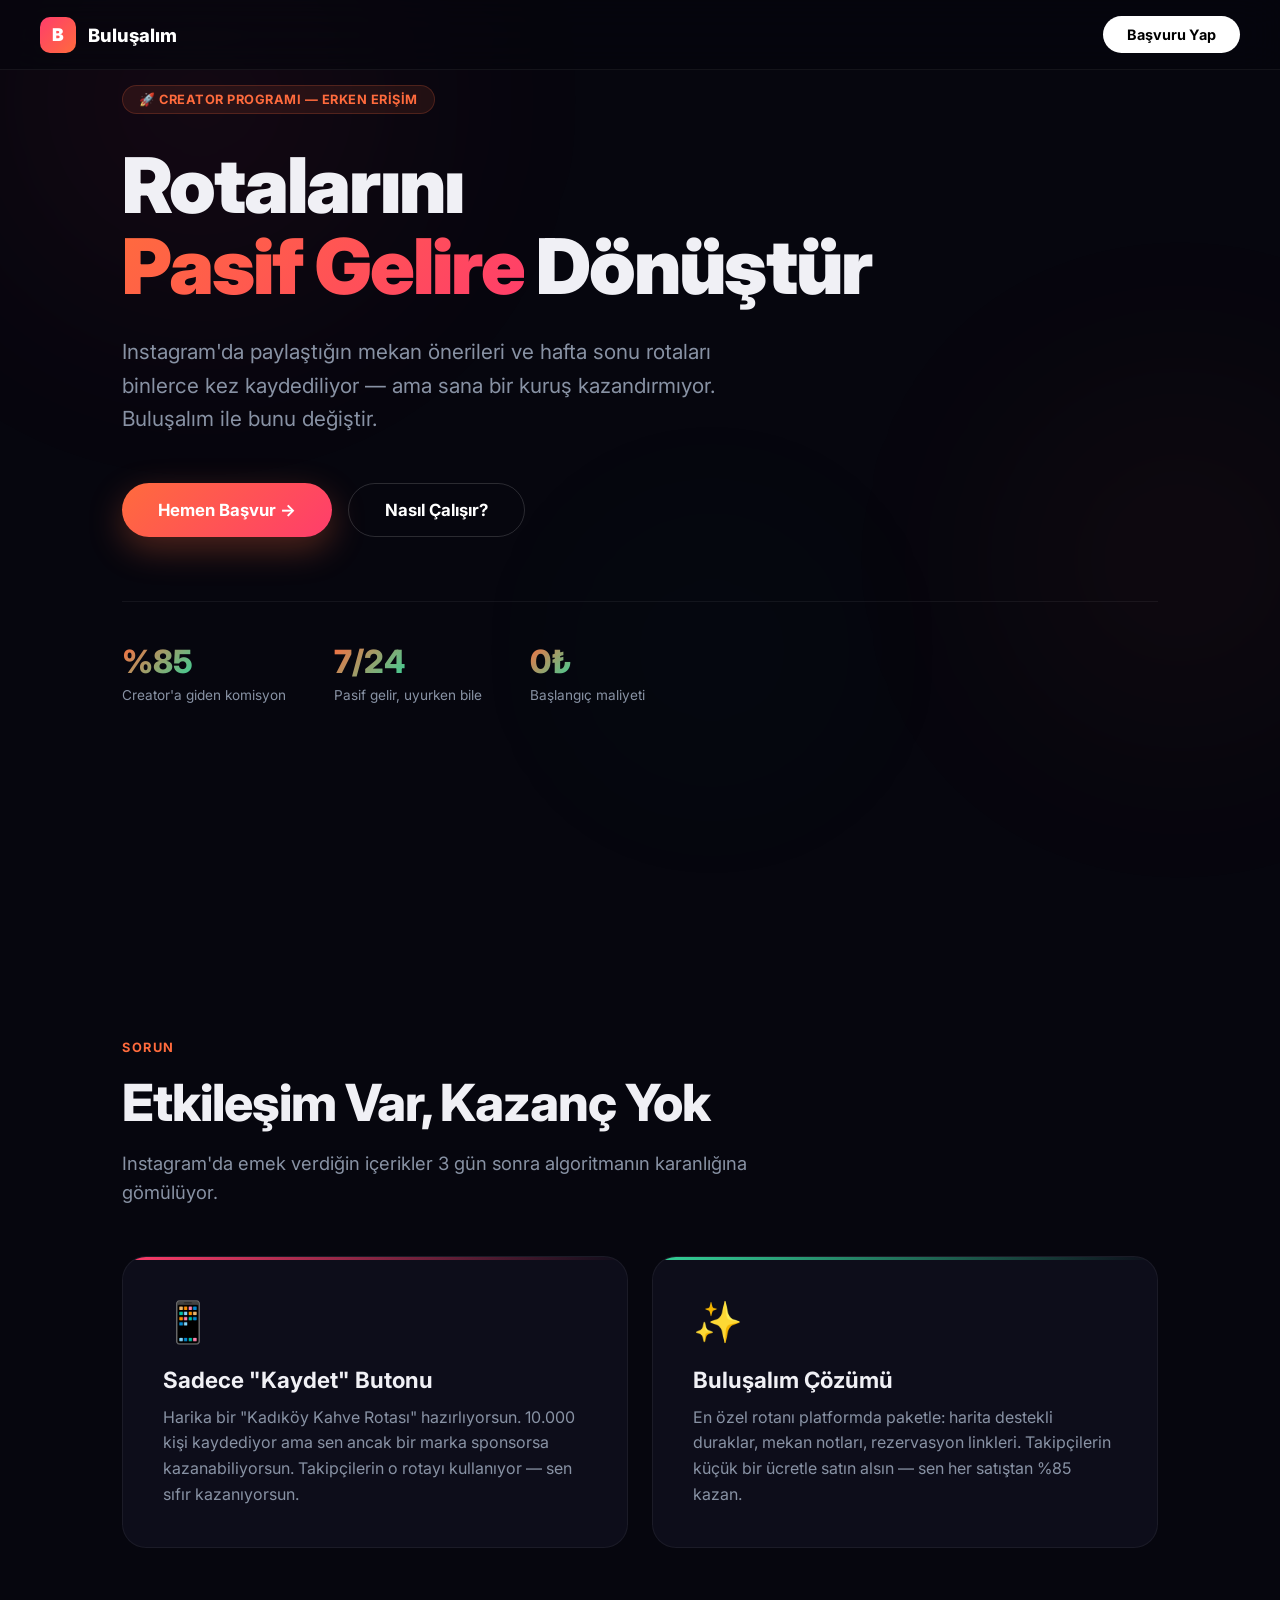
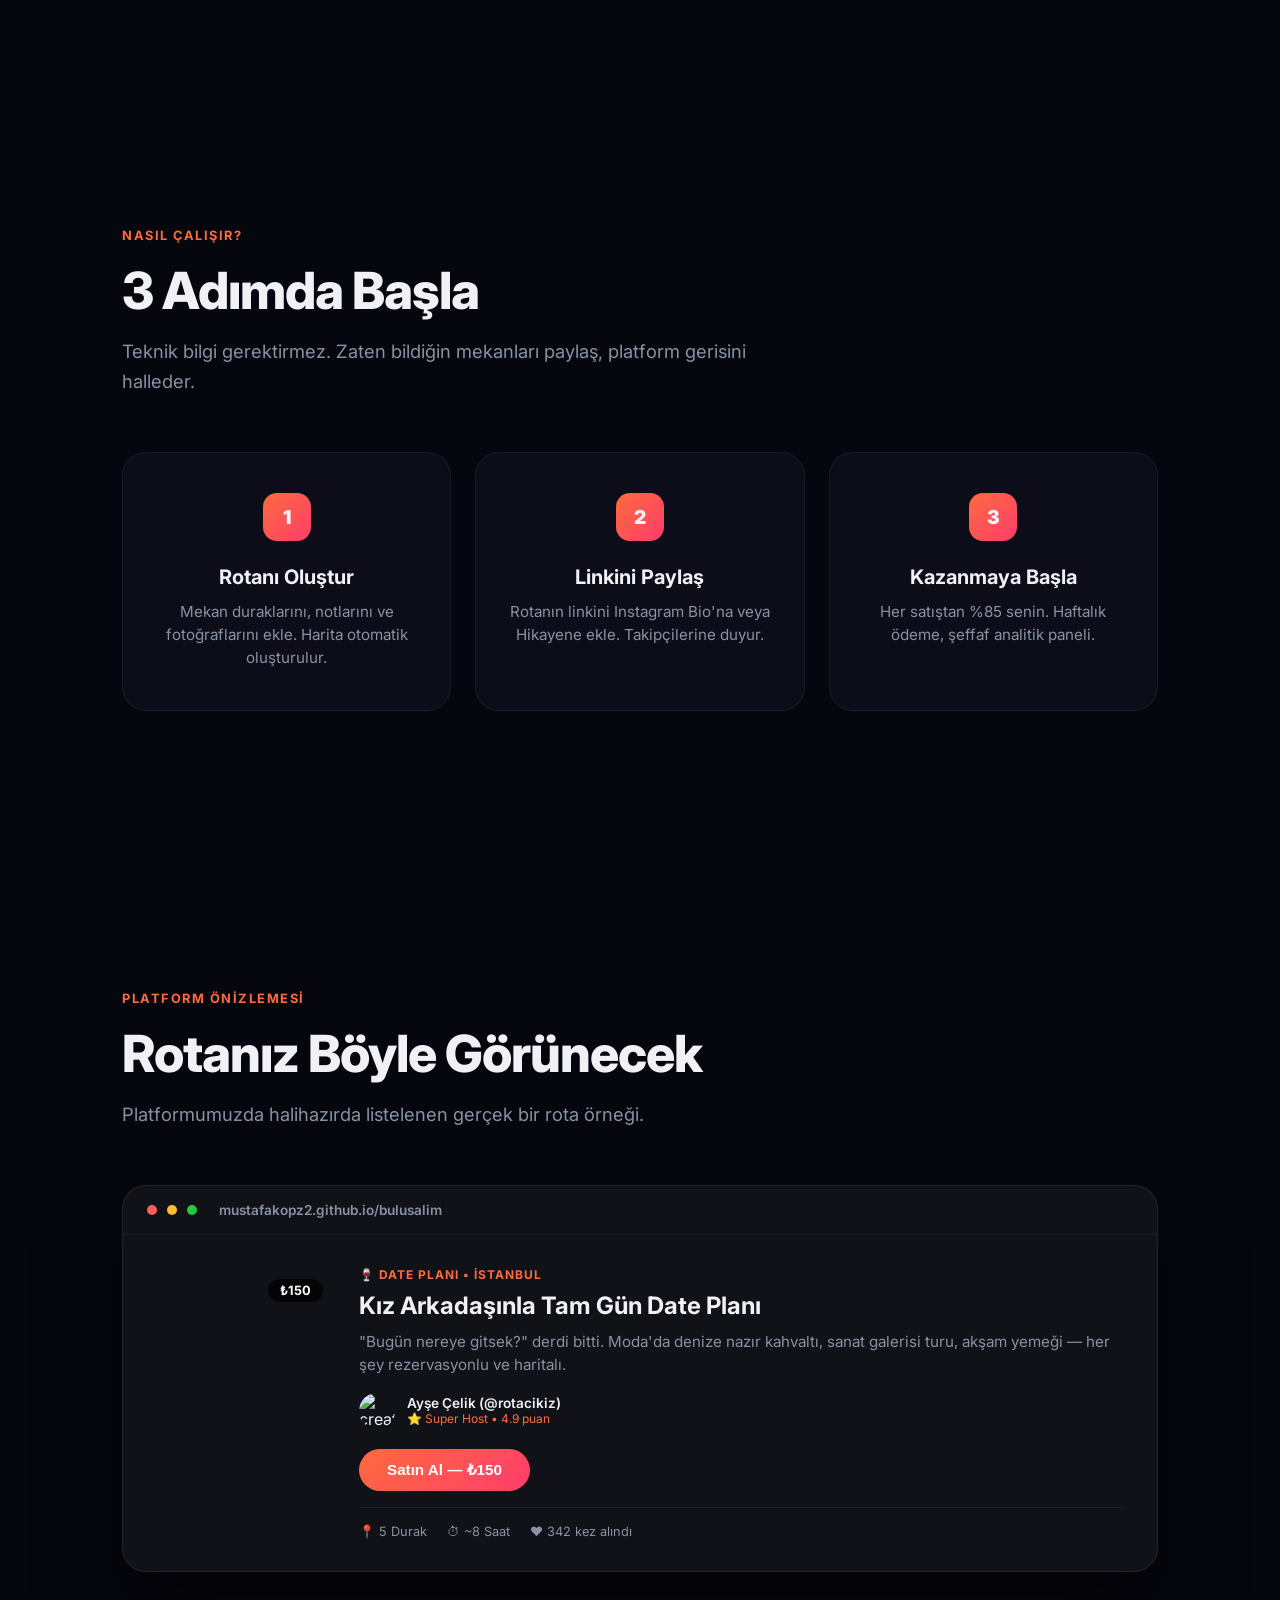
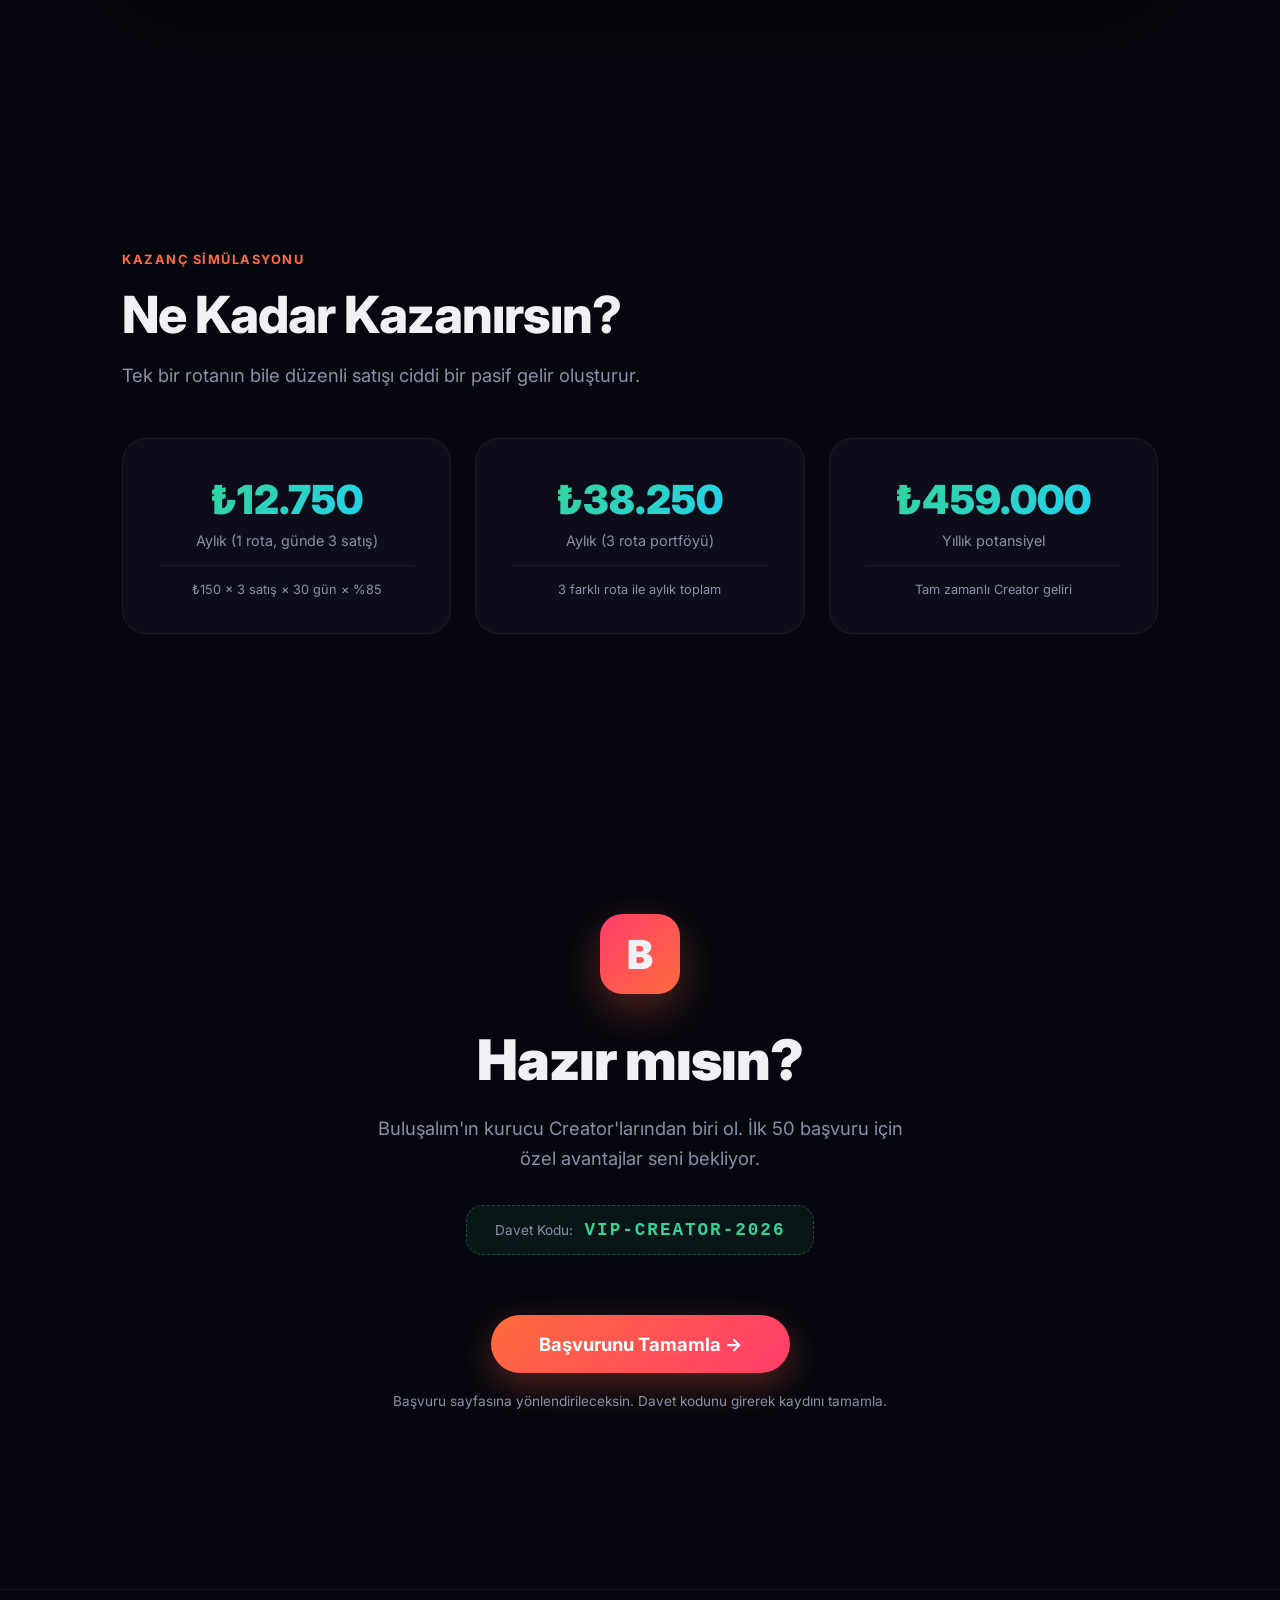
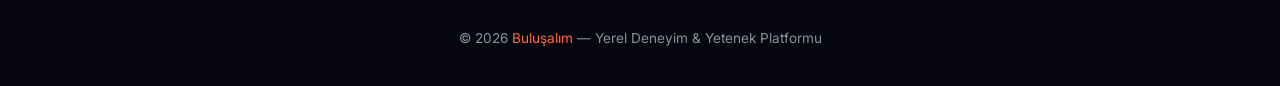
==== creator.html @ 57c4f399 "feat: premium creator landing page" ====
<!DOCTYPE html>
<html lang="tr">
<head>
  <meta charset="UTF-8">
  <meta name="viewport" content="width=device-width, initial-scale=1.0">
  <title>Buluşalım — Creator Programı | Rotalarını Gelire Dönüştür</title>
  <meta name="description" content="Instagram'daki rotalarını ve mekan önerilerini Buluşalım platformunda satışa çıkar. Uyurken pasif gelir kazan.">
  <link href="https://fonts.googleapis.com/css2?family=Inter:wght@300;400;500;600;700;800;900&display=swap" rel="stylesheet">
  <style>
    :root {
      --bg: #06060e;
      --surface: #0d0d1a;
      --border: rgba(255,255,255,0.06);
      --text: #f0f0f5;
      --muted: #8892a4;
      --accent: #FF6B3D;
      --accent2: #FF3D6B;
      --green: #34d399;
    }
    * { margin:0; padding:0; box-sizing:border-box; }
    html { scroll-behavior: smooth; }
    body { font-family:'Inter',system-ui,sans-serif; background:var(--bg); color:var(--text); overflow-x:hidden; -webkit-font-smoothing:antialiased; }

    /* ─── AMBIENT ─── */
    .orb {
      position:fixed; border-radius:50%; filter:blur(120px); pointer-events:none; z-index:0; opacity:0.4;
    }
    .orb-1 { width:600px; height:600px; top:-200px; left:-100px; background:radial-gradient(circle,rgba(255,61,107,0.25),transparent 70%); }
    .orb-2 { width:500px; height:500px; bottom:10%; right:-150px; background:radial-gradient(circle,rgba(255,107,61,0.2),transparent 70%); }
    .orb-3 { width:400px; height:400px; top:50%; left:40%; background:radial-gradient(circle,rgba(52,211,153,0.1),transparent 70%); }

    /* ─── NAV ─── */
    nav {
      position:fixed; top:0; left:0; right:0; z-index:100;
      padding:16px 40px; display:flex; align-items:center; justify-content:space-between;
      background:rgba(6,6,14,0.7); backdrop-filter:blur(20px); border-bottom:1px solid var(--border);
    }
    .nav-logo { display:flex; align-items:center; gap:12px; text-decoration:none; color:#fff; font-weight:800; font-size:1.15rem; }
    .nav-logo-icon { width:36px; height:36px; border-radius:10px; background:linear-gradient(135deg,var(--accent2),var(--accent)); display:flex; align-items:center; justify-content:center; font-weight:900; font-size:1.1rem; }
    .nav-cta { padding:10px 24px; border-radius:100px; border:none; background:#fff; color:#000; font-weight:700; font-size:0.9rem; cursor:pointer; transition:all 0.2s; text-decoration:none; }
    .nav-cta:hover { transform:scale(1.05); box-shadow:0 8px 25px rgba(255,255,255,0.15); }

    /* ─── LAYOUT ─── */
    .container { max-width:1100px; margin:0 auto; padding:0 32px; position:relative; z-index:1; }
    section { padding:140px 0; }

    /* ─── HERO ─── */
    .hero { min-height:100vh; display:flex; align-items:center; padding-top:80px; }
    .hero-inner { width:100%; }
    .hero-tag { display:inline-flex; align-items:center; gap:8px; padding:6px 16px; border-radius:100px; background:rgba(255,107,61,0.1); border:1px solid rgba(255,107,61,0.2); color:var(--accent); font-size:0.8rem; font-weight:700; letter-spacing:0.5px; text-transform:uppercase; margin-bottom:32px; }
    .hero h1 { font-size:clamp(2.5rem,6vw,5rem); font-weight:900; line-height:1.05; letter-spacing:-2px; margin-bottom:28px; }
    .hero h1 em { font-style:normal; background:linear-gradient(135deg,var(--accent),var(--accent2)); -webkit-background-clip:text; -webkit-text-fill-color:transparent; }
    .hero p { font-size:1.3rem; color:var(--muted); max-width:600px; line-height:1.6; margin-bottom:48px; }
    .hero-actions { display:flex; gap:16px; flex-wrap:wrap; }
    .btn-big { padding:16px 36px; border-radius:100px; font-size:1.05rem; font-weight:700; cursor:pointer; transition:all 0.25s; text-decoration:none; display:inline-flex; align-items:center; gap:8px; border:none; }
    .btn-fill { background:linear-gradient(135deg,var(--accent),var(--accent2)); color:#fff; box-shadow:0 12px 35px rgba(255,107,61,0.3); }
    .btn-fill:hover { transform:translateY(-3px); box-shadow:0 18px 45px rgba(255,107,61,0.45); }
    .btn-outline { background:transparent; color:#fff; border:1px solid rgba(255,255,255,0.15); }
    .btn-outline:hover { border-color:rgba(255,255,255,0.4); background:rgba(255,255,255,0.03); }
    .hero-stats { display:flex; gap:48px; margin-top:64px; padding-top:40px; border-top:1px solid var(--border); }
    .hero-stat h3 { font-size:2rem; font-weight:800; margin-bottom:4px; }
    .hero-stat h3 span { background:linear-gradient(135deg,var(--accent),var(--green)); -webkit-background-clip:text; -webkit-text-fill-color:transparent; }
    .hero-stat p { font-size:0.85rem; color:var(--muted); }

    /* ─── PROBLEM ─── */
    .problem-grid { display:grid; grid-template-columns:1fr 1fr; gap:24px; margin-top:48px; }
    .problem-card { background:var(--surface); border:1px solid var(--border); border-radius:24px; padding:40px; position:relative; overflow:hidden; }
    .problem-card::before { content:''; position:absolute; top:0; left:0; right:0; height:3px; }
    .problem-card.red::before { background:linear-gradient(90deg,var(--accent2),transparent); }
    .problem-card.green::before { background:linear-gradient(90deg,var(--green),transparent); }
    .problem-card .emoji { font-size:2.5rem; margin-bottom:20px; }
    .problem-card h3 { font-size:1.4rem; margin-bottom:12px; font-weight:700; }
    .problem-card p { color:var(--muted); line-height:1.6; font-size:1rem; }
    .section-label { font-size:0.8rem; font-weight:700; letter-spacing:1.5px; text-transform:uppercase; color:var(--accent); margin-bottom:16px; }
    .section-title { font-size:clamp(2rem,4vw,3.2rem); font-weight:800; letter-spacing:-1px; margin-bottom:16px; }
    .section-desc { font-size:1.15rem; color:var(--muted); max-width:650px; line-height:1.6; }

    /* ─── HOW IT WORKS ─── */
    .steps { display:grid; grid-template-columns:repeat(3,1fr); gap:24px; margin-top:56px; counter-reset:step; }
    .step { background:var(--surface); border:1px solid var(--border); border-radius:24px; padding:40px 32px; text-align:center; counter-increment:step; position:relative; transition:all 0.3s; }
    .step:hover { transform:translateY(-8px); border-color:rgba(255,107,61,0.3); }
    .step-num { width:48px; height:48px; border-radius:14px; background:linear-gradient(135deg,var(--accent),var(--accent2)); display:flex; align-items:center; justify-content:center; font-weight:900; font-size:1.2rem; margin:0 auto 24px auto; }
    .step h3 { font-size:1.25rem; margin-bottom:12px; }
    .step p { color:var(--muted); font-size:0.95rem; line-height:1.5; }

    /* ─── APP PREVIEW ─── */
    .preview-wrap { margin-top:56px; position:relative; }
    .preview-glow { position:absolute; top:50%; left:50%; transform:translate(-50%,-50%); width:80%; height:80%; background:radial-gradient(circle,rgba(255,107,61,0.1),transparent 70%); pointer-events:none; }
    .app-frame { background:#111118; border:1px solid rgba(255,255,255,0.08); border-radius:24px; overflow:hidden; box-shadow:0 40px 80px rgba(0,0,0,0.5); position:relative; }
    .app-bar { padding:16px 24px; display:flex; align-items:center; justify-content:space-between; border-bottom:1px solid rgba(255,255,255,0.05); }
    .app-bar-left { display:flex; align-items:center; gap:10px; }
    .app-bar-dot { width:10px; height:10px; border-radius:50%; }
    .app-bar-title { font-size:0.85rem; font-weight:600; color:var(--muted); }
    .app-body { padding:32px; }
    .route-preview { display:flex; gap:24px; align-items:flex-start; }
    .route-thumb { width:180px; height:180px; border-radius:20px; flex-shrink:0; background:url('https://images.unsplash.com/photo-1414235077428-338989a2e8c0?w=400&q=80') center/cover; position:relative; }
    .route-thumb::after { content:'₺150'; position:absolute; top:12px; right:12px; background:rgba(0,0,0,0.7); backdrop-filter:blur(8px); padding:4px 12px; border-radius:100px; font-size:0.8rem; font-weight:700; color:#fff; }
    .route-info { flex:1; }
    .route-cat { font-size:0.75rem; font-weight:700; text-transform:uppercase; letter-spacing:1px; color:var(--accent); margin-bottom:8px; }
    .route-title { font-size:1.5rem; font-weight:700; margin-bottom:10px; line-height:1.3; }
    .route-desc { font-size:0.95rem; color:var(--muted); line-height:1.5; margin-bottom:16px; }
    .route-creator { display:flex; align-items:center; gap:12px; margin-bottom:20px; }
    .route-creator img { width:36px; height:36px; border-radius:50%; object-fit:cover; }
    .route-creator-name { font-size:0.85rem; font-weight:600; }
    .route-creator-badge { font-size:0.75rem; color:var(--accent); }
    .route-buy { padding:12px 28px; border-radius:100px; border:none; background:linear-gradient(135deg,var(--accent),var(--accent2)); color:#fff; font-weight:700; font-size:0.95rem; cursor:pointer; }
    .route-meta { display:flex; gap:20px; margin-top:16px; padding-top:16px; border-top:1px solid var(--border); }
    .route-meta-item { font-size:0.8rem; color:var(--muted); display:flex; align-items:center; gap:6px; }

    /* ─── EARNINGS ─── */
    .earnings-grid { display:grid; grid-template-columns:repeat(3,1fr); gap:24px; margin-top:48px; }
    .earn-card { background:var(--surface); border:1px solid var(--border); border-radius:24px; padding:36px; text-align:center; }
    .earn-card .earn-amount { font-size:2.5rem; font-weight:900; margin-bottom:8px; }
    .earn-card .earn-amount span { background:linear-gradient(135deg,var(--green),#22d3ee); -webkit-background-clip:text; -webkit-text-fill-color:transparent; }
    .earn-card .earn-label { font-size:0.9rem; color:var(--muted); margin-bottom:16px; }
    .earn-card .earn-detail { font-size:0.8rem; color:var(--muted); padding-top:16px; border-top:1px solid var(--border); }

    /* ─── CTA ─── */
    .cta { text-align:center; }
    .cta-logo { width:80px; height:80px; border-radius:22px; background:linear-gradient(135deg,var(--accent2),var(--accent)); display:flex; align-items:center; justify-content:center; font-size:2.5rem; font-weight:900; margin:0 auto 32px; box-shadow:0 15px 40px rgba(255,107,61,0.3); animation:float 4s ease-in-out infinite; }
    @keyframes float { 0%,100%{transform:translateY(0)} 50%{transform:translateY(-10px)} }
    .cta h2 { font-size:clamp(2rem,5vw,3.5rem); font-weight:900; margin-bottom:20px; letter-spacing:-1px; }
    .cta p { max-width:550px; margin:0 auto 40px; }
    .promo-box { display:inline-flex; align-items:center; gap:12px; padding:14px 28px; border-radius:16px; background:rgba(52,211,153,0.08); border:1px dashed rgba(52,211,153,0.3); margin-bottom:40px; }
    .promo-box code { font-family:'JetBrains Mono',monospace; font-size:1.1rem; font-weight:700; color:var(--green); letter-spacing:2px; }
    .promo-box span { font-size:0.85rem; color:var(--muted); }

    /* ─── FOOTER ─── */
    footer { padding:40px 0; border-top:1px solid var(--border); text-align:center; }
    footer p { color:var(--muted); font-size:0.85rem; }
    footer a { color:var(--accent); text-decoration:none; }

    /* ─── ANIMATIONS ─── */
    .fade-up { opacity:0; transform:translateY(40px); transition:all 0.8s cubic-bezier(0.16,1,0.3,1); }
    .fade-up.visible { opacity:1; transform:translateY(0); }

    /* ─── RESPONSIVE ─── */
    @media(max-width:768px) {
      nav { padding:12px 20px; }
      .container { padding:0 20px; }
      section { padding:80px 0; }
      .hero { min-height:auto; padding-top:120px; }
      .hero-stats { flex-direction:column; gap:24px; }
      .problem-grid, .steps, .earnings-grid { grid-template-columns:1fr; }
      .route-preview { flex-direction:column; }
      .route-thumb { width:100%; height:200px; }
      .hero-actions { flex-direction:column; }
      .btn-big { justify-content:center; }
    }
  </style>
</head>
<body>

  <div class="orb orb-1"></div>
  <div class="orb orb-2"></div>
  <div class="orb orb-3"></div>

  <!-- NAV -->
  <nav>
    <a href="https://mustafakopz2.github.io/bulusalim/" class="nav-logo">
      <div class="nav-logo-icon">B</div>
      Buluşalım
    </a>
    <a href="https://mustafakopz2.github.io/bulusalim/#/creator-apply" class="nav-cta">Başvuru Yap</a>
  </nav>

  <div class="container">

    <!-- HERO -->
    <section class="hero">
      <div class="hero-inner">
        <div class="hero-tag">🚀 Creator Programı — Erken Erişim</div>
        <h1>Rotalarını<br><em>Pasif Gelire</em> Dönüştür</h1>
        <p>Instagram'da paylaştığın mekan önerileri ve hafta sonu rotaları binlerce kez kaydediliyor — ama sana bir kuruş kazandırmıyor. Buluşalım ile bunu değiştir.</p>
        <div class="hero-actions">
          <a href="https://mustafakopz2.github.io/bulusalim/#/creator-apply" class="btn-big btn-fill">Hemen Başvur →</a>
          <a href="#nasil" class="btn-big btn-outline">Nasıl Çalışır?</a>
        </div>
        <div class="hero-stats">
          <div class="hero-stat">
            <h3><span>%85</span></h3>
            <p>Creator'a giden komisyon</p>
          </div>
          <div class="hero-stat">
            <h3><span>7/24</span></h3>
            <p>Pasif gelir, uyurken bile</p>
          </div>
          <div class="hero-stat">
            <h3><span>0₺</span></h3>
            <p>Başlangıç maliyeti</p>
          </div>
        </div>
      </div>
    </section>

    <!-- PROBLEM -->
    <section class="fade-up">
      <div class="section-label">Sorun</div>
      <div class="section-title">Etkileşim Var, Kazanç Yok</div>
      <p class="section-desc">Instagram'da emek verdiğin içerikler 3 gün sonra algoritmanın karanlığına gömülüyor.</p>
      <div class="problem-grid">
        <div class="problem-card red">
          <div class="emoji">📱</div>
          <h3>Sadece "Kaydet" Butonu</h3>
          <p>Harika bir "Kadıköy Kahve Rotası" hazırlıyorsun. 10.000 kişi kaydediyor ama sen ancak bir marka sponsorsa kazanabiliyorsun. Takipçilerin o rotayı kullanıyor — sen sıfır kazanıyorsun.</p>
        </div>
        <div class="problem-card green">
          <div class="emoji">✨</div>
          <h3>Buluşalım Çözümü</h3>
          <p>En özel rotanı platformda paketle: harita destekli duraklar, mekan notları, rezervasyon linkleri. Takipçilerin küçük bir ücretle satın alsın — sen her satıştan %85 kazan.</p>
        </div>
      </div>
    </section>

    <!-- HOW IT WORKS -->
    <section id="nasil" class="fade-up">
      <div class="section-label">Nasıl Çalışır?</div>
      <div class="section-title">3 Adımda Başla</div>
      <p class="section-desc">Teknik bilgi gerektirmez. Zaten bildiğin mekanları paylaş, platform gerisini halleder.</p>
      <div class="steps">
        <div class="step">
          <div class="step-num">1</div>
          <h3>Rotanı Oluştur</h3>
          <p>Mekan duraklarını, notlarını ve fotoğraflarını ekle. Harita otomatik oluşturulur.</p>
        </div>
        <div class="step">
          <div class="step-num">2</div>
          <h3>Linkini Paylaş</h3>
          <p>Rotanın linkini Instagram Bio'na veya Hikayene ekle. Takipçilerine duyur.</p>
        </div>
        <div class="step">
          <div class="step-num">3</div>
          <h3>Kazanmaya Başla</h3>
          <p>Her satıştan %85 senin. Haftalık ödeme, şeffaf analitik paneli.</p>
        </div>
      </div>
    </section>

    <!-- PLATFORM PREVIEW -->
    <section class="fade-up">
      <div class="section-label">Platform Önizlemesi</div>
      <div class="section-title">Rotanız Böyle Görünecek</div>
      <p class="section-desc">Platformumuzda halihazırda listelenen gerçek bir rota örneği.</p>
      <div class="preview-wrap">
        <div class="preview-glow"></div>
        <div class="app-frame">
          <div class="app-bar">
            <div class="app-bar-left">
              <div class="app-bar-dot" style="background:#ff5f57"></div>
              <div class="app-bar-dot" style="background:#febc2e"></div>
              <div class="app-bar-dot" style="background:#28c840"></div>
              <span class="app-bar-title" style="margin-left:12px">mustafakopz2.github.io/bulusalim</span>
            </div>
          </div>
          <div class="app-body">
            <div class="route-preview">
              <div class="route-thumb"></div>
              <div class="route-info">
                <div class="route-cat">🍷 Date Planı • İstanbul</div>
                <div class="route-title">Kız Arkadaşınla Tam Gün Date Planı</div>
                <div class="route-desc">"Bugün nereye gitsek?" derdi bitti. Moda'da denize nazır kahvaltı, sanat galerisi turu, akşam yemeği — her şey rezervasyonlu ve haritalı.</div>
                <div class="route-creator">
                  <img src="https://randomuser.me/api/portraits/women/29.jpg" alt="creator">
                  <div>
                    <div class="route-creator-name">Ayşe Çelik (@rotacikiz)</div>
                    <div class="route-creator-badge">⭐ Super Host • 4.9 puan</div>
                  </div>
                </div>
                <button class="route-buy">Satın Al — ₺150</button>
                <div class="route-meta">
                  <div class="route-meta-item">📍 5 Durak</div>
                  <div class="route-meta-item">⏱ ~8 Saat</div>
                  <div class="route-meta-item">❤️ 342 kez alındı</div>
                </div>
              </div>
            </div>
          </div>
        </div>
      </div>
    </section>

    <!-- EARNINGS -->
    <section class="fade-up">
      <div class="section-label">Kazanç Simülasyonu</div>
      <div class="section-title">Ne Kadar Kazanırsın?</div>
      <p class="section-desc">Tek bir rotanın bile düzenli satışı ciddi bir pasif gelir oluşturur.</p>
      <div class="earnings-grid">
        <div class="earn-card">
          <div class="earn-amount"><span>₺12.750</span></div>
          <div class="earn-label">Aylık (1 rota, günde 3 satış)</div>
          <div class="earn-detail">₺150 × 3 satış × 30 gün × %85</div>
        </div>
        <div class="earn-card">
          <div class="earn-amount"><span>₺38.250</span></div>
          <div class="earn-label">Aylık (3 rota portföyü)</div>
          <div class="earn-detail">3 farklı rota ile aylık toplam</div>
        </div>
        <div class="earn-card">
          <div class="earn-amount"><span>₺459.000</span></div>
          <div class="earn-label">Yıllık potansiyel</div>
          <div class="earn-detail">Tam zamanlı Creator geliri</div>
        </div>
      </div>
    </section>

    <!-- CTA -->
    <section class="cta fade-up">
      <div class="cta-logo">B</div>
      <h2>Hazır mısın?</h2>
      <p class="section-desc" style="margin:0 auto 32px">Buluşalım'ın kurucu Creator'larından biri ol. İlk 50 başvuru için özel avantajlar seni bekliyor.</p>
      <div class="promo-box">
        <span>Davet Kodu:</span>
        <code>VIP-CREATOR-2026</code>
      </div>
      <br><br>
      <a href="https://mustafakopz2.github.io/bulusalim/#/creator-apply" class="btn-big btn-fill" style="font-size:1.15rem; padding:18px 48px;">Başvurunu Tamamla →</a>
      <p style="margin-top:20px; font-size:0.85rem; color:var(--muted);">Başvuru sayfasına yönlendirileceksin. Davet kodunu girerek kaydını tamamla.</p>
    </section>

  </div>

  <footer>
    <p>© 2026 <a href="https://mustafakopz2.github.io/bulusalim/">Buluşalım</a> — Yerel Deneyim & Yetenek Platformu</p>
  </footer>

  <script>
    // Scroll reveal
    const observer = new IntersectionObserver((entries) => {
      entries.forEach(e => { if(e.isIntersecting) e.target.classList.add('visible'); });
    }, { threshold: 0.15 });
    document.querySelectorAll('.fade-up').forEach(el => observer.observe(el));
  </script>
</body>
</html>
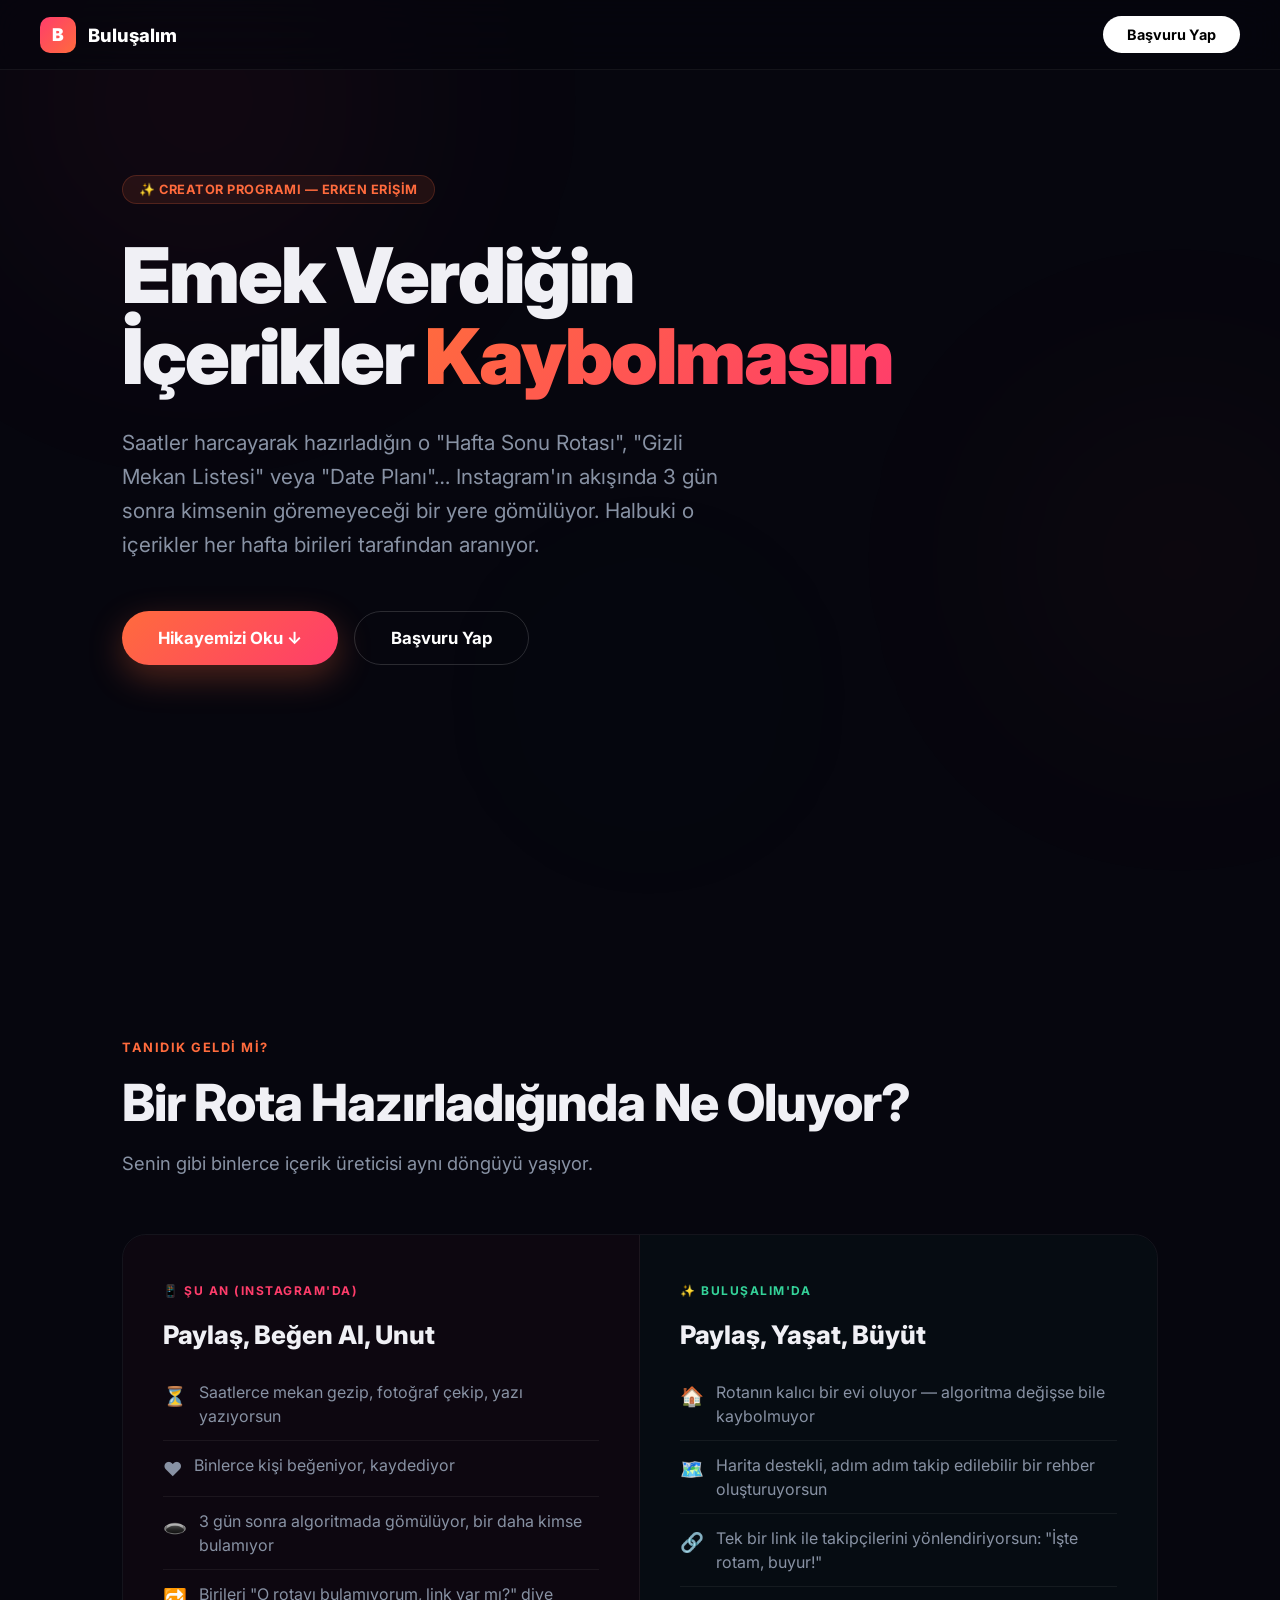
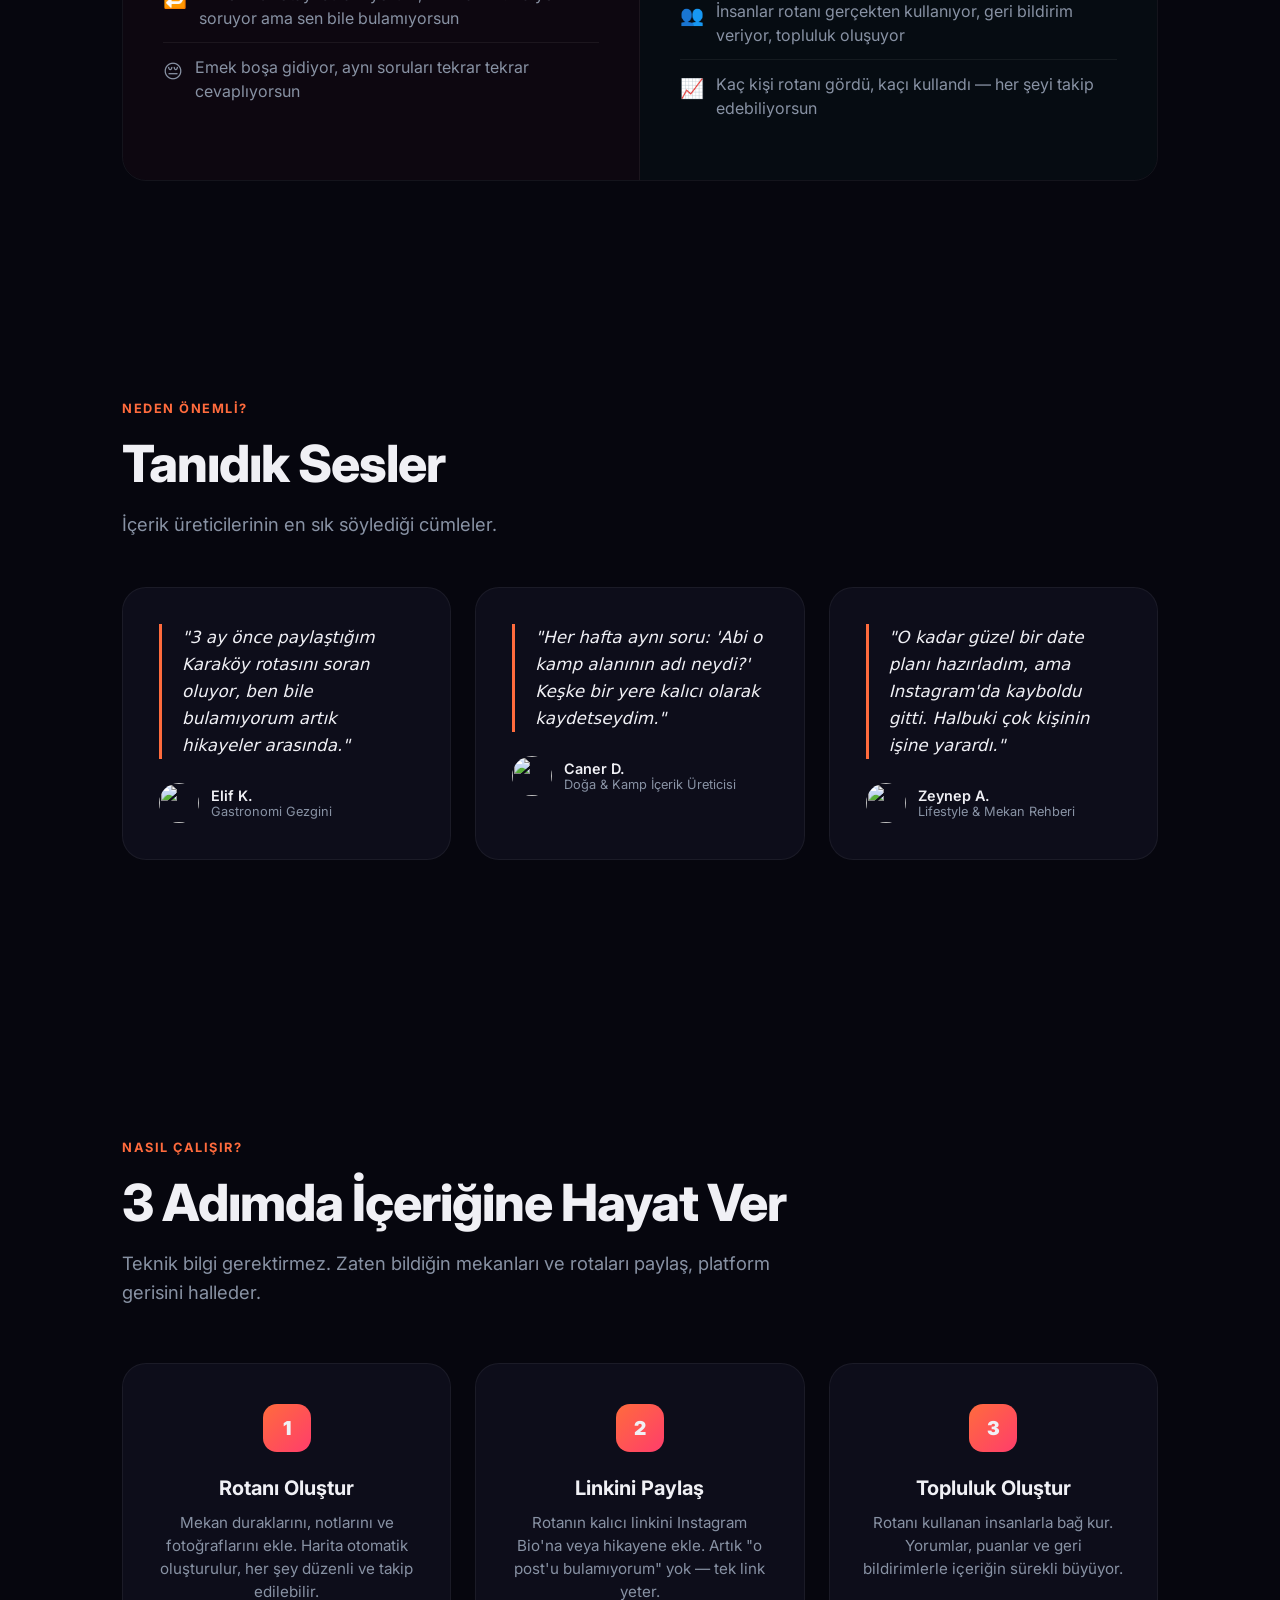
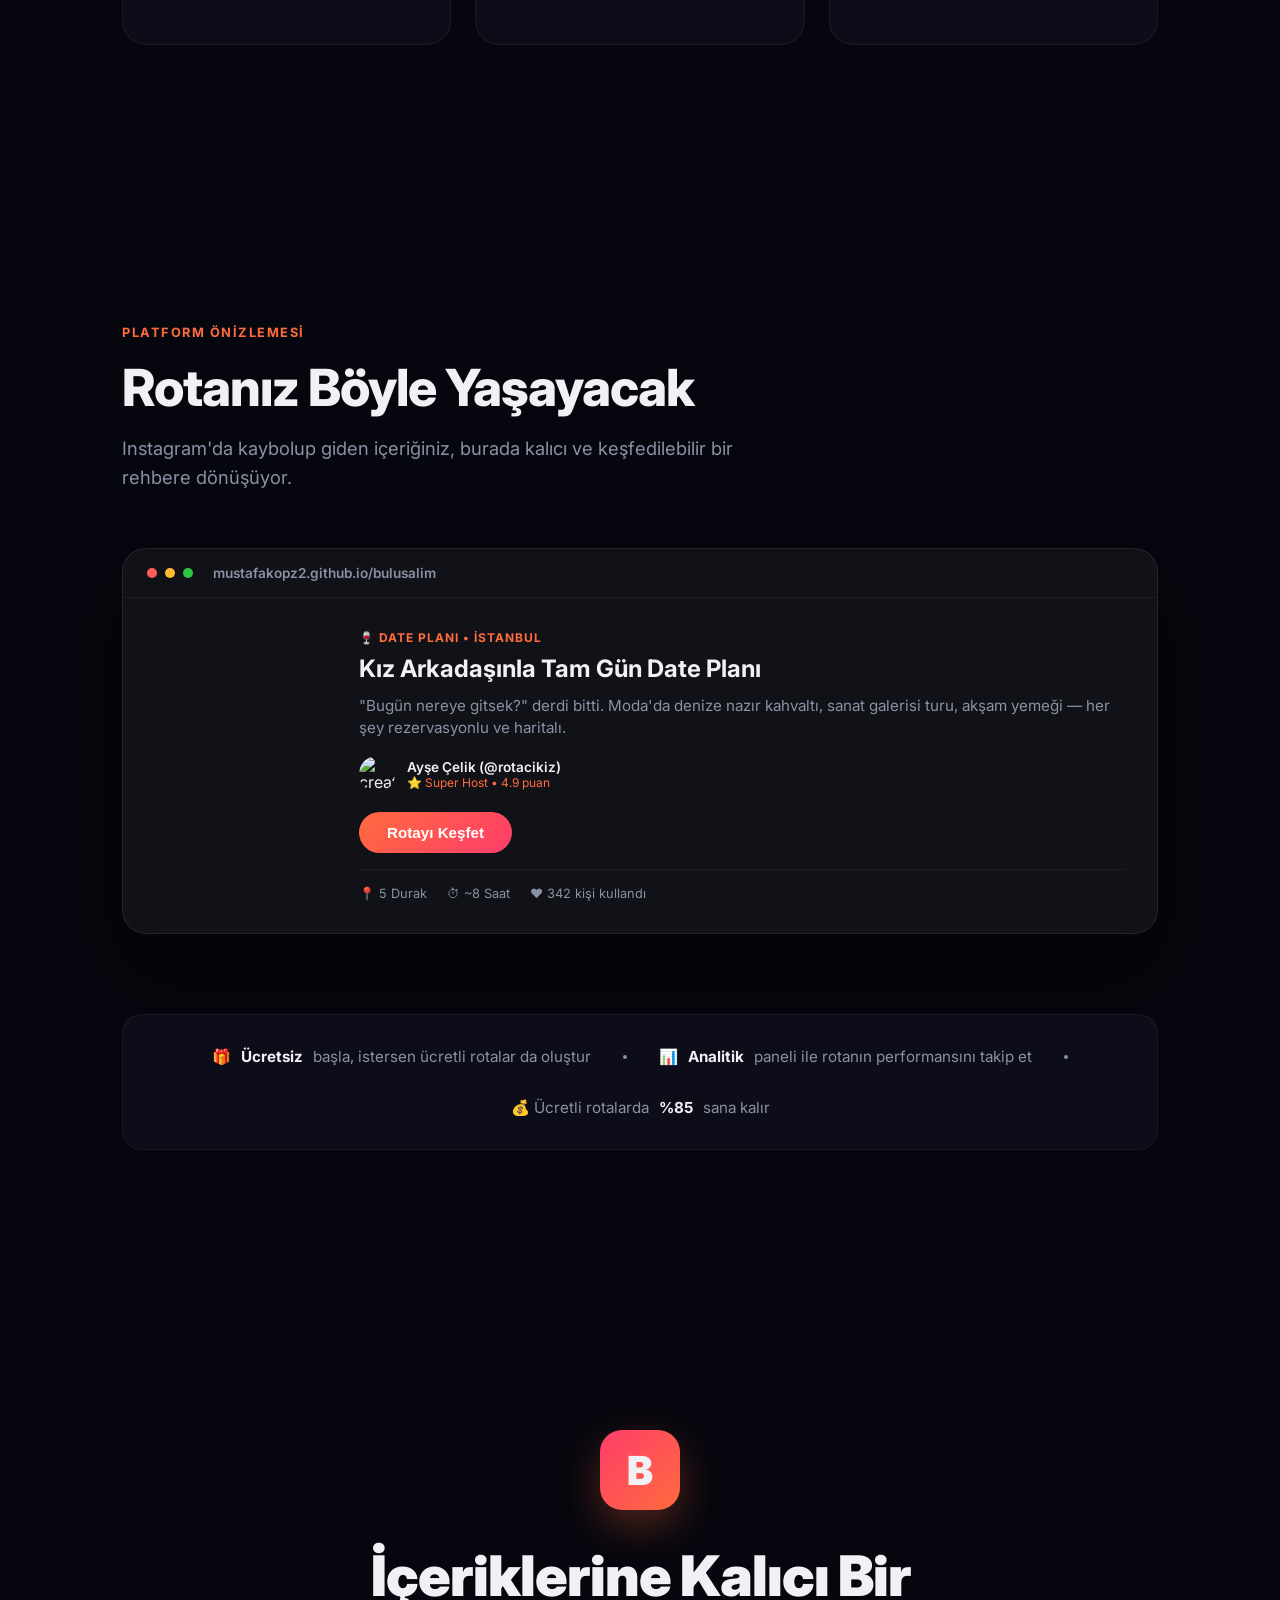
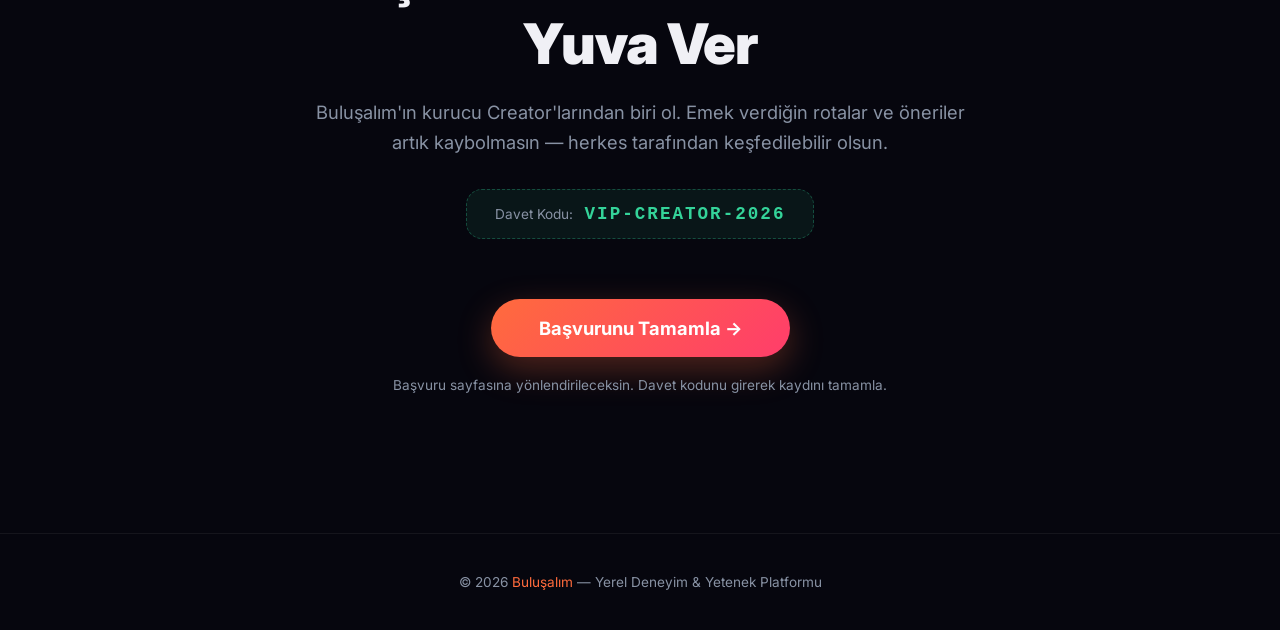
==== commit 9c23c61f: "refactor: creator page - content-first messaging, not money-first" ====
--- a/creator.html
+++ b/creator.html
@@ -3,8 +3,8 @@
 <head>
   <meta charset="UTF-8">
   <meta name="viewport" content="width=device-width, initial-scale=1.0">
-  <title>Buluşalım — Creator Programı | Rotalarını Gelire Dönüştür</title>
-  <meta name="description" content="Instagram'daki rotalarını ve mekan önerilerini Buluşalım platformunda satışa çıkar. Uyurken pasif gelir kazan.">
+  <title>Buluşalım — Creator Programı | İçeriklerin Kaybolmasın</title>
+  <meta name="description" content="Instagram'da emek verdiğin rotalar ve mekan önerileri algoritmada kaybolmasın. Buluşalım'da kalıcı bir yuvaya kavuşsun.">
   <link href="https://fonts.googleapis.com/css2?family=Inter:wght@300;400;500;600;700;800;900&display=swap" rel="stylesheet">
   <style>
     :root {
@@ -21,15 +21,11 @@
     html { scroll-behavior: smooth; }
     body { font-family:'Inter',system-ui,sans-serif; background:var(--bg); color:var(--text); overflow-x:hidden; -webkit-font-smoothing:antialiased; }
 
-    /* ─── AMBIENT ─── */
-    .orb {
-      position:fixed; border-radius:50%; filter:blur(120px); pointer-events:none; z-index:0; opacity:0.4;
-    }
+    .orb { position:fixed; border-radius:50%; filter:blur(120px); pointer-events:none; z-index:0; opacity:0.35; }
     .orb-1 { width:600px; height:600px; top:-200px; left:-100px; background:radial-gradient(circle,rgba(255,61,107,0.25),transparent 70%); }
-    .orb-2 { width:500px; height:500px; bottom:10%; right:-150px; background:radial-gradient(circle,rgba(255,107,61,0.2),transparent 70%); }
-    .orb-3 { width:400px; height:400px; top:50%; left:40%; background:radial-gradient(circle,rgba(52,211,153,0.1),transparent 70%); }
-
-    /* ─── NAV ─── */
+    .orb-2 { width:500px; height:500px; bottom:10%; right:-150px; background:radial-gradient(circle,rgba(255,107,61,0.18),transparent 70%); }
+    .orb-3 { width:400px; height:400px; top:55%; left:35%; background:radial-gradient(circle,rgba(52,211,153,0.08),transparent 70%); }
+
     nav {
       position:fixed; top:0; left:0; right:0; z-index:100;
       padding:16px 40px; display:flex; align-items:center; justify-content:space-between;
@@ -40,7 +36,6 @@
     .nav-cta { padding:10px 24px; border-radius:100px; border:none; background:#fff; color:#000; font-weight:700; font-size:0.9rem; cursor:pointer; transition:all 0.2s; text-decoration:none; }
     .nav-cta:hover { transform:scale(1.05); box-shadow:0 8px 25px rgba(255,255,255,0.15); }
 
-    /* ─── LAYOUT ─── */
     .container { max-width:1100px; margin:0 auto; padding:0 32px; position:relative; z-index:1; }
     section { padding:140px 0; }
 
@@ -50,34 +45,46 @@
     .hero-tag { display:inline-flex; align-items:center; gap:8px; padding:6px 16px; border-radius:100px; background:rgba(255,107,61,0.1); border:1px solid rgba(255,107,61,0.2); color:var(--accent); font-size:0.8rem; font-weight:700; letter-spacing:0.5px; text-transform:uppercase; margin-bottom:32px; }
     .hero h1 { font-size:clamp(2.5rem,6vw,5rem); font-weight:900; line-height:1.05; letter-spacing:-2px; margin-bottom:28px; }
     .hero h1 em { font-style:normal; background:linear-gradient(135deg,var(--accent),var(--accent2)); -webkit-background-clip:text; -webkit-text-fill-color:transparent; }
-    .hero p { font-size:1.3rem; color:var(--muted); max-width:600px; line-height:1.6; margin-bottom:48px; }
+    .hero p { font-size:1.3rem; color:var(--muted); max-width:620px; line-height:1.65; margin-bottom:48px; }
     .hero-actions { display:flex; gap:16px; flex-wrap:wrap; }
     .btn-big { padding:16px 36px; border-radius:100px; font-size:1.05rem; font-weight:700; cursor:pointer; transition:all 0.25s; text-decoration:none; display:inline-flex; align-items:center; gap:8px; border:none; }
     .btn-fill { background:linear-gradient(135deg,var(--accent),var(--accent2)); color:#fff; box-shadow:0 12px 35px rgba(255,107,61,0.3); }
     .btn-fill:hover { transform:translateY(-3px); box-shadow:0 18px 45px rgba(255,107,61,0.45); }
     .btn-outline { background:transparent; color:#fff; border:1px solid rgba(255,255,255,0.15); }
     .btn-outline:hover { border-color:rgba(255,255,255,0.4); background:rgba(255,255,255,0.03); }
-    .hero-stats { display:flex; gap:48px; margin-top:64px; padding-top:40px; border-top:1px solid var(--border); }
-    .hero-stat h3 { font-size:2rem; font-weight:800; margin-bottom:4px; }
-    .hero-stat h3 span { background:linear-gradient(135deg,var(--accent),var(--green)); -webkit-background-clip:text; -webkit-text-fill-color:transparent; }
-    .hero-stat p { font-size:0.85rem; color:var(--muted); }
-
-    /* ─── PROBLEM ─── */
-    .problem-grid { display:grid; grid-template-columns:1fr 1fr; gap:24px; margin-top:48px; }
-    .problem-card { background:var(--surface); border:1px solid var(--border); border-radius:24px; padding:40px; position:relative; overflow:hidden; }
-    .problem-card::before { content:''; position:absolute; top:0; left:0; right:0; height:3px; }
-    .problem-card.red::before { background:linear-gradient(90deg,var(--accent2),transparent); }
-    .problem-card.green::before { background:linear-gradient(90deg,var(--green),transparent); }
-    .problem-card .emoji { font-size:2.5rem; margin-bottom:20px; }
-    .problem-card h3 { font-size:1.4rem; margin-bottom:12px; font-weight:700; }
-    .problem-card p { color:var(--muted); line-height:1.6; font-size:1rem; }
+
+    /* ─── PAIN POINTS ─── */
+    .pain-section { padding-bottom:80px; }
+    .pain-visual { display:grid; grid-template-columns:1fr 1fr; gap:0; margin-top:56px; border-radius:24px; overflow:hidden; border:1px solid var(--border); }
+    .pain-side { padding:48px 40px; }
+    .pain-before { background:rgba(255,61,107,0.03); border-right:1px solid var(--border); }
+    .pain-after { background:rgba(52,211,153,0.03); }
+    .pain-label { font-size:0.75rem; font-weight:700; letter-spacing:1.5px; text-transform:uppercase; margin-bottom:20px; }
+    .pain-label.red { color:var(--accent2); }
+    .pain-label.green { color:var(--green); }
+    .pain-side h3 { font-size:1.6rem; font-weight:800; margin-bottom:16px; line-height:1.3; }
+    .pain-list { list-style:none; }
+    .pain-list li { padding:12px 0; color:var(--muted); font-size:1rem; line-height:1.5; display:flex; align-items:flex-start; gap:12px; border-bottom:1px solid var(--border); }
+    .pain-list li:last-child { border-bottom:none; }
+    .pain-list li .icon { font-size:1.2rem; flex-shrink:0; margin-top:2px; }
+
     .section-label { font-size:0.8rem; font-weight:700; letter-spacing:1.5px; text-transform:uppercase; color:var(--accent); margin-bottom:16px; }
     .section-title { font-size:clamp(2rem,4vw,3.2rem); font-weight:800; letter-spacing:-1px; margin-bottom:16px; }
     .section-desc { font-size:1.15rem; color:var(--muted); max-width:650px; line-height:1.6; }
 
+    /* ─── STORIES ─── */
+    .stories-grid { display:grid; grid-template-columns:repeat(3,1fr); gap:24px; margin-top:48px; }
+    .story-card { background:var(--surface); border:1px solid var(--border); border-radius:24px; padding:36px; transition:all 0.3s; }
+    .story-card:hover { transform:translateY(-6px); border-color:rgba(255,107,61,0.2); }
+    .story-quote { font-size:1.05rem; color:var(--text); line-height:1.6; font-style:italic; margin-bottom:24px; position:relative; padding-left:20px; border-left:3px solid var(--accent); }
+    .story-author { display:flex; align-items:center; gap:12px; }
+    .story-author img { width:40px; height:40px; border-radius:50%; object-fit:cover; }
+    .story-author-name { font-size:0.9rem; font-weight:600; }
+    .story-author-handle { font-size:0.8rem; color:var(--muted); }
+
     /* ─── HOW IT WORKS ─── */
-    .steps { display:grid; grid-template-columns:repeat(3,1fr); gap:24px; margin-top:56px; counter-reset:step; }
-    .step { background:var(--surface); border:1px solid var(--border); border-radius:24px; padding:40px 32px; text-align:center; counter-increment:step; position:relative; transition:all 0.3s; }
+    .steps { display:grid; grid-template-columns:repeat(3,1fr); gap:24px; margin-top:56px; }
+    .step { background:var(--surface); border:1px solid var(--border); border-radius:24px; padding:40px 32px; text-align:center; transition:all 0.3s; }
     .step:hover { transform:translateY(-8px); border-color:rgba(255,107,61,0.3); }
     .step-num { width:48px; height:48px; border-radius:14px; background:linear-gradient(135deg,var(--accent),var(--accent2)); display:flex; align-items:center; justify-content:center; font-weight:900; font-size:1.2rem; margin:0 auto 24px auto; }
     .step h3 { font-size:1.25rem; margin-bottom:12px; }
@@ -85,16 +92,14 @@
 
     /* ─── APP PREVIEW ─── */
     .preview-wrap { margin-top:56px; position:relative; }
-    .preview-glow { position:absolute; top:50%; left:50%; transform:translate(-50%,-50%); width:80%; height:80%; background:radial-gradient(circle,rgba(255,107,61,0.1),transparent 70%); pointer-events:none; }
+    .preview-glow { position:absolute; top:50%; left:50%; transform:translate(-50%,-50%); width:80%; height:80%; background:radial-gradient(circle,rgba(255,107,61,0.08),transparent 70%); pointer-events:none; }
     .app-frame { background:#111118; border:1px solid rgba(255,255,255,0.08); border-radius:24px; overflow:hidden; box-shadow:0 40px 80px rgba(0,0,0,0.5); position:relative; }
-    .app-bar { padding:16px 24px; display:flex; align-items:center; justify-content:space-between; border-bottom:1px solid rgba(255,255,255,0.05); }
-    .app-bar-left { display:flex; align-items:center; gap:10px; }
+    .app-bar { padding:16px 24px; display:flex; align-items:center; gap:8px; border-bottom:1px solid rgba(255,255,255,0.05); }
     .app-bar-dot { width:10px; height:10px; border-radius:50%; }
-    .app-bar-title { font-size:0.85rem; font-weight:600; color:var(--muted); }
+    .app-bar-title { font-size:0.85rem; font-weight:600; color:var(--muted); margin-left:12px; }
     .app-body { padding:32px; }
     .route-preview { display:flex; gap:24px; align-items:flex-start; }
-    .route-thumb { width:180px; height:180px; border-radius:20px; flex-shrink:0; background:url('https://images.unsplash.com/photo-1414235077428-338989a2e8c0?w=400&q=80') center/cover; position:relative; }
-    .route-thumb::after { content:'₺150'; position:absolute; top:12px; right:12px; background:rgba(0,0,0,0.7); backdrop-filter:blur(8px); padding:4px 12px; border-radius:100px; font-size:0.8rem; font-weight:700; color:#fff; }
+    .route-thumb { width:180px; height:180px; border-radius:20px; flex-shrink:0; background:url('https://images.unsplash.com/photo-1414235077428-338989a2e8c0?w=400&q=80') center/cover; }
     .route-info { flex:1; }
     .route-cat { font-size:0.75rem; font-weight:700; text-transform:uppercase; letter-spacing:1px; color:var(--accent); margin-bottom:8px; }
     .route-title { font-size:1.5rem; font-weight:700; margin-bottom:10px; line-height:1.3; }
@@ -107,45 +112,42 @@
     .route-meta { display:flex; gap:20px; margin-top:16px; padding-top:16px; border-top:1px solid var(--border); }
     .route-meta-item { font-size:0.8rem; color:var(--muted); display:flex; align-items:center; gap:6px; }
 
-    /* ─── EARNINGS ─── */
-    .earnings-grid { display:grid; grid-template-columns:repeat(3,1fr); gap:24px; margin-top:48px; }
-    .earn-card { background:var(--surface); border:1px solid var(--border); border-radius:24px; padding:36px; text-align:center; }
-    .earn-card .earn-amount { font-size:2.5rem; font-weight:900; margin-bottom:8px; }
-    .earn-card .earn-amount span { background:linear-gradient(135deg,var(--green),#22d3ee); -webkit-background-clip:text; -webkit-text-fill-color:transparent; }
-    .earn-card .earn-label { font-size:0.9rem; color:var(--muted); margin-bottom:16px; }
-    .earn-card .earn-detail { font-size:0.8rem; color:var(--muted); padding-top:16px; border-top:1px solid var(--border); }
+    /* ─── BONUS (EARNINGS MENTION) ─── */
+    .bonus-bar { display:flex; align-items:center; justify-content:center; gap:32px; padding:32px; margin-top:80px; border-radius:20px; background:var(--surface); border:1px solid var(--border); flex-wrap:wrap; }
+    .bonus-item { display:flex; align-items:center; gap:10px; font-size:0.95rem; color:var(--muted); }
+    .bonus-item strong { color:var(--text); font-weight:700; }
+    .bonus-dot { width:4px; height:4px; border-radius:50%; background:var(--muted); }
 
     /* ─── CTA ─── */
     .cta { text-align:center; }
     .cta-logo { width:80px; height:80px; border-radius:22px; background:linear-gradient(135deg,var(--accent2),var(--accent)); display:flex; align-items:center; justify-content:center; font-size:2.5rem; font-weight:900; margin:0 auto 32px; box-shadow:0 15px 40px rgba(255,107,61,0.3); animation:float 4s ease-in-out infinite; }
     @keyframes float { 0%,100%{transform:translateY(0)} 50%{transform:translateY(-10px)} }
     .cta h2 { font-size:clamp(2rem,5vw,3.5rem); font-weight:900; margin-bottom:20px; letter-spacing:-1px; }
-    .cta p { max-width:550px; margin:0 auto 40px; }
     .promo-box { display:inline-flex; align-items:center; gap:12px; padding:14px 28px; border-radius:16px; background:rgba(52,211,153,0.08); border:1px dashed rgba(52,211,153,0.3); margin-bottom:40px; }
-    .promo-box code { font-family:'JetBrains Mono',monospace; font-size:1.1rem; font-weight:700; color:var(--green); letter-spacing:2px; }
+    .promo-box code { font-family:monospace; font-size:1.1rem; font-weight:700; color:var(--green); letter-spacing:2px; }
     .promo-box span { font-size:0.85rem; color:var(--muted); }
 
-    /* ─── FOOTER ─── */
     footer { padding:40px 0; border-top:1px solid var(--border); text-align:center; }
     footer p { color:var(--muted); font-size:0.85rem; }
     footer a { color:var(--accent); text-decoration:none; }
 
-    /* ─── ANIMATIONS ─── */
     .fade-up { opacity:0; transform:translateY(40px); transition:all 0.8s cubic-bezier(0.16,1,0.3,1); }
     .fade-up.visible { opacity:1; transform:translateY(0); }
 
-    /* ─── RESPONSIVE ─── */
     @media(max-width:768px) {
       nav { padding:12px 20px; }
       .container { padding:0 20px; }
       section { padding:80px 0; }
       .hero { min-height:auto; padding-top:120px; }
-      .hero-stats { flex-direction:column; gap:24px; }
-      .problem-grid, .steps, .earnings-grid { grid-template-columns:1fr; }
+      .pain-visual { grid-template-columns:1fr; }
+      .pain-before { border-right:none; border-bottom:1px solid var(--border); }
+      .stories-grid, .steps { grid-template-columns:1fr; }
       .route-preview { flex-direction:column; }
       .route-thumb { width:100%; height:200px; }
       .hero-actions { flex-direction:column; }
       .btn-big { justify-content:center; }
+      .bonus-bar { flex-direction:column; gap:16px; }
+      .bonus-dot { display:none; }
     }
   </style>
 </head>
@@ -155,7 +157,6 @@
   <div class="orb orb-2"></div>
   <div class="orb orb-3"></div>
 
-  <!-- NAV -->
   <nav>
     <a href="https://mustafakopz2.github.io/bulusalim/" class="nav-logo">
       <div class="nav-logo-icon">B</div>
@@ -166,91 +167,127 @@
 
   <div class="container">
 
-    <!-- HERO -->
+    <!-- ═══ HERO ═══ -->
     <section class="hero">
       <div class="hero-inner">
-        <div class="hero-tag">🚀 Creator Programı — Erken Erişim</div>
-        <h1>Rotalarını<br><em>Pasif Gelire</em> Dönüştür</h1>
-        <p>Instagram'da paylaştığın mekan önerileri ve hafta sonu rotaları binlerce kez kaydediliyor — ama sana bir kuruş kazandırmıyor. Buluşalım ile bunu değiştir.</p>
+        <div class="hero-tag">✨ Creator Programı — Erken Erişim</div>
+        <h1>Emek Verdiğin<br>İçerikler <em>Kaybolmasın</em></h1>
+        <p>Saatler harcayarak hazırladığın o "Hafta Sonu Rotası", "Gizli Mekan Listesi" veya "Date Planı"… Instagram'ın akışında 3 gün sonra kimsenin göremeyeceği bir yere gömülüyor. Halbuki o içerikler her hafta birileri tarafından aranıyor.</p>
         <div class="hero-actions">
-          <a href="https://mustafakopz2.github.io/bulusalim/#/creator-apply" class="btn-big btn-fill">Hemen Başvur →</a>
-          <a href="#nasil" class="btn-big btn-outline">Nasıl Çalışır?</a>
-        </div>
-        <div class="hero-stats">
-          <div class="hero-stat">
-            <h3><span>%85</span></h3>
-            <p>Creator'a giden komisyon</p>
-          </div>
-          <div class="hero-stat">
-            <h3><span>7/24</span></h3>
-            <p>Pasif gelir, uyurken bile</p>
-          </div>
-          <div class="hero-stat">
-            <h3><span>0₺</span></h3>
-            <p>Başlangıç maliyeti</p>
-          </div>
-        </div>
-      </div>
-    </section>
-
-    <!-- PROBLEM -->
+          <a href="#hikaye" class="btn-big btn-fill">Hikayemizi Oku ↓</a>
+          <a href="https://mustafakopz2.github.io/bulusalim/#/creator-apply" class="btn-big btn-outline">Başvuru Yap</a>
+        </div>
+      </div>
+    </section>
+
+    <!-- ═══ PAIN: BEFORE vs AFTER ═══ -->
+    <section id="hikaye" class="pain-section fade-up">
+      <div class="section-label">Tanıdık Geldi mi?</div>
+      <div class="section-title">Bir Rota Hazırladığında Ne Oluyor?</div>
+      <p class="section-desc">Senin gibi binlerce içerik üreticisi aynı döngüyü yaşıyor.</p>
+
+      <div class="pain-visual">
+        <div class="pain-side pain-before">
+          <div class="pain-label red">📱 Şu An (Instagram'da)</div>
+          <h3>Paylaş, Beğen Al, Unut</h3>
+          <ul class="pain-list">
+            <li><span class="icon">⏳</span> Saatlerce mekan gezip, fotoğraf çekip, yazı yazıyorsun</li>
+            <li><span class="icon">❤️</span> Binlerce kişi beğeniyor, kaydediyor</li>
+            <li><span class="icon">🕳️</span> 3 gün sonra algoritmada gömülüyor, bir daha kimse bulamıyor</li>
+            <li><span class="icon">🔁</span> Birileri "O rotayı bulamıyorum, link var mı?" diye soruyor ama sen bile bulamıyorsun</li>
+            <li><span class="icon">😔</span> Emek boşa gidiyor, aynı soruları tekrar tekrar cevaplıyorsun</li>
+          </ul>
+        </div>
+        <div class="pain-side pain-after">
+          <div class="pain-label green">✨ Buluşalım'da</div>
+          <h3>Paylaş, Yaşat, Büyüt</h3>
+          <ul class="pain-list">
+            <li><span class="icon">🏠</span> Rotanın kalıcı bir evi oluyor — algoritma değişse bile kaybolmuyor</li>
+            <li><span class="icon">🗺️</span> Harita destekli, adım adım takip edilebilir bir rehber oluşturuyorsun</li>
+            <li><span class="icon">🔗</span> Tek bir link ile takipçilerini yönlendiriyorsun: "İşte rotam, buyur!"</li>
+            <li><span class="icon">👥</span> İnsanlar rotanı gerçekten kullanıyor, geri bildirim veriyor, topluluk oluşuyor</li>
+            <li><span class="icon">📈</span> Kaç kişi rotanı gördü, kaçı kullandı — her şeyi takip edebiliyorsun</li>
+          </ul>
+        </div>
+      </div>
+    </section>
+
+    <!-- ═══ SOCIAL PROOF / STORIES ═══ -->
     <section class="fade-up">
-      <div class="section-label">Sorun</div>
-      <div class="section-title">Etkileşim Var, Kazanç Yok</div>
-      <p class="section-desc">Instagram'da emek verdiğin içerikler 3 gün sonra algoritmanın karanlığına gömülüyor.</p>
-      <div class="problem-grid">
-        <div class="problem-card red">
-          <div class="emoji">📱</div>
-          <h3>Sadece "Kaydet" Butonu</h3>
-          <p>Harika bir "Kadıköy Kahve Rotası" hazırlıyorsun. 10.000 kişi kaydediyor ama sen ancak bir marka sponsorsa kazanabiliyorsun. Takipçilerin o rotayı kullanıyor — sen sıfır kazanıyorsun.</p>
-        </div>
-        <div class="problem-card green">
-          <div class="emoji">✨</div>
-          <h3>Buluşalım Çözümü</h3>
-          <p>En özel rotanı platformda paketle: harita destekli duraklar, mekan notları, rezervasyon linkleri. Takipçilerin küçük bir ücretle satın alsın — sen her satıştan %85 kazan.</p>
-        </div>
-      </div>
-    </section>
-
-    <!-- HOW IT WORKS -->
+      <div class="section-label">Neden Önemli?</div>
+      <div class="section-title">Tanıdık Sesler</div>
+      <p class="section-desc">İçerik üreticilerinin en sık söylediği cümleler.</p>
+      <div class="stories-grid">
+        <div class="story-card">
+          <div class="story-quote">"3 ay önce paylaştığım Karaköy rotasını soran oluyor, ben bile bulamıyorum artık hikayeler arasında."</div>
+          <div class="story-author">
+            <img src="https://randomuser.me/api/portraits/women/44.jpg" alt="">
+            <div>
+              <div class="story-author-name">Elif K.</div>
+              <div class="story-author-handle">Gastronomi Gezgini</div>
+            </div>
+          </div>
+        </div>
+        <div class="story-card">
+          <div class="story-quote">"Her hafta aynı soru: 'Abi o kamp alanının adı neydi?' Keşke bir yere kalıcı olarak kaydetseydim."</div>
+          <div class="story-author">
+            <img src="https://randomuser.me/api/portraits/men/32.jpg" alt="">
+            <div>
+              <div class="story-author-name">Caner D.</div>
+              <div class="story-author-handle">Doğa & Kamp İçerik Üreticisi</div>
+            </div>
+          </div>
+        </div>
+        <div class="story-card">
+          <div class="story-quote">"O kadar güzel bir date planı hazırladım, ama Instagram'da kayboldu gitti. Halbuki çok kişinin işine yarardı."</div>
+          <div class="story-author">
+            <img src="https://randomuser.me/api/portraits/women/68.jpg" alt="">
+            <div>
+              <div class="story-author-name">Zeynep A.</div>
+              <div class="story-author-handle">Lifestyle & Mekan Rehberi</div>
+            </div>
+          </div>
+        </div>
+      </div>
+    </section>
+
+    <!-- ═══ HOW IT WORKS ═══ -->
     <section id="nasil" class="fade-up">
       <div class="section-label">Nasıl Çalışır?</div>
-      <div class="section-title">3 Adımda Başla</div>
-      <p class="section-desc">Teknik bilgi gerektirmez. Zaten bildiğin mekanları paylaş, platform gerisini halleder.</p>
+      <div class="section-title">3 Adımda İçeriğine Hayat Ver</div>
+      <p class="section-desc">Teknik bilgi gerektirmez. Zaten bildiğin mekanları ve rotaları paylaş, platform gerisini halleder.</p>
       <div class="steps">
         <div class="step">
           <div class="step-num">1</div>
           <h3>Rotanı Oluştur</h3>
-          <p>Mekan duraklarını, notlarını ve fotoğraflarını ekle. Harita otomatik oluşturulur.</p>
+          <p>Mekan duraklarını, notlarını ve fotoğraflarını ekle. Harita otomatik oluşturulur, her şey düzenli ve takip edilebilir.</p>
         </div>
         <div class="step">
           <div class="step-num">2</div>
           <h3>Linkini Paylaş</h3>
-          <p>Rotanın linkini Instagram Bio'na veya Hikayene ekle. Takipçilerine duyur.</p>
+          <p>Rotanın kalıcı linkini Instagram Bio'na veya hikayene ekle. Artık "o post'u bulamıyorum" yok — tek link yeter.</p>
         </div>
         <div class="step">
           <div class="step-num">3</div>
-          <h3>Kazanmaya Başla</h3>
-          <p>Her satıştan %85 senin. Haftalık ödeme, şeffaf analitik paneli.</p>
-        </div>
-      </div>
-    </section>
-
-    <!-- PLATFORM PREVIEW -->
+          <h3>Topluluk Oluştur</h3>
+          <p>Rotanı kullanan insanlarla bağ kur. Yorumlar, puanlar ve geri bildirimlerle içeriğin sürekli büyüyor.</p>
+        </div>
+      </div>
+    </section>
+
+    <!-- ═══ APP PREVIEW ═══ -->
     <section class="fade-up">
       <div class="section-label">Platform Önizlemesi</div>
-      <div class="section-title">Rotanız Böyle Görünecek</div>
-      <p class="section-desc">Platformumuzda halihazırda listelenen gerçek bir rota örneği.</p>
+      <div class="section-title">Rotanız Böyle Yaşayacak</div>
+      <p class="section-desc">Instagram'da kaybolup giden içeriğiniz, burada kalıcı ve keşfedilebilir bir rehbere dönüşüyor.</p>
       <div class="preview-wrap">
         <div class="preview-glow"></div>
         <div class="app-frame">
           <div class="app-bar">
-            <div class="app-bar-left">
-              <div class="app-bar-dot" style="background:#ff5f57"></div>
-              <div class="app-bar-dot" style="background:#febc2e"></div>
-              <div class="app-bar-dot" style="background:#28c840"></div>
-              <span class="app-bar-title" style="margin-left:12px">mustafakopz2.github.io/bulusalim</span>
-            </div>
+            <div class="app-bar-dot" style="background:#ff5f57"></div>
+            <div class="app-bar-dot" style="background:#febc2e"></div>
+            <div class="app-bar-dot" style="background:#28c840"></div>
+            <span class="app-bar-title">mustafakopz2.github.io/bulusalim</span>
           </div>
           <div class="app-body">
             <div class="route-preview">
@@ -266,48 +303,33 @@
                     <div class="route-creator-badge">⭐ Super Host • 4.9 puan</div>
                   </div>
                 </div>
-                <button class="route-buy">Satın Al — ₺150</button>
+                <button class="route-buy">Rotayı Keşfet</button>
                 <div class="route-meta">
                   <div class="route-meta-item">📍 5 Durak</div>
                   <div class="route-meta-item">⏱ ~8 Saat</div>
-                  <div class="route-meta-item">❤️ 342 kez alındı</div>
+                  <div class="route-meta-item">❤️ 342 kişi kullandı</div>
                 </div>
               </div>
             </div>
           </div>
         </div>
       </div>
-    </section>
-
-    <!-- EARNINGS -->
-    <section class="fade-up">
-      <div class="section-label">Kazanç Simülasyonu</div>
-      <div class="section-title">Ne Kadar Kazanırsın?</div>
-      <p class="section-desc">Tek bir rotanın bile düzenli satışı ciddi bir pasif gelir oluşturur.</p>
-      <div class="earnings-grid">
-        <div class="earn-card">
-          <div class="earn-amount"><span>₺12.750</span></div>
-          <div class="earn-label">Aylık (1 rota, günde 3 satış)</div>
-          <div class="earn-detail">₺150 × 3 satış × 30 gün × %85</div>
-        </div>
-        <div class="earn-card">
-          <div class="earn-amount"><span>₺38.250</span></div>
-          <div class="earn-label">Aylık (3 rota portföyü)</div>
-          <div class="earn-detail">3 farklı rota ile aylık toplam</div>
-        </div>
-        <div class="earn-card">
-          <div class="earn-amount"><span>₺459.000</span></div>
-          <div class="earn-label">Yıllık potansiyel</div>
-          <div class="earn-detail">Tam zamanlı Creator geliri</div>
-        </div>
-      </div>
-    </section>
-
-    <!-- CTA -->
+
+      <!-- Bonus: subtle earnings mention -->
+      <div class="bonus-bar fade-up">
+        <div class="bonus-item">🎁 <strong>Ücretsiz</strong> başla, istersen ücretli rotalar da oluştur</div>
+        <div class="bonus-dot"></div>
+        <div class="bonus-item">📊 <strong>Analitik</strong> paneli ile rotanın performansını takip et</div>
+        <div class="bonus-dot"></div>
+        <div class="bonus-item">💰 Ücretli rotalarda <strong>%85</strong> sana kalır</div>
+      </div>
+    </section>
+
+    <!-- ═══ CTA ═══ -->
     <section class="cta fade-up">
       <div class="cta-logo">B</div>
-      <h2>Hazır mısın?</h2>
-      <p class="section-desc" style="margin:0 auto 32px">Buluşalım'ın kurucu Creator'larından biri ol. İlk 50 başvuru için özel avantajlar seni bekliyor.</p>
+      <h2>İçeriklerine Kalıcı Bir<br>Yuva Ver</h2>
+      <p class="section-desc" style="margin:0 auto 32px; text-align:center;">Buluşalım'ın kurucu Creator'larından biri ol. Emek verdiğin rotalar ve öneriler artık kaybolmasın — herkes tarafından keşfedilebilir olsun.</p>
       <div class="promo-box">
         <span>Davet Kodu:</span>
         <code>VIP-CREATOR-2026</code>
@@ -324,7 +346,6 @@
   </footer>
 
   <script>
-    // Scroll reveal
     const observer = new IntersectionObserver((entries) => {
       entries.forEach(e => { if(e.isIntersecting) e.target.classList.add('visible'); });
     }, { threshold: 0.15 });
